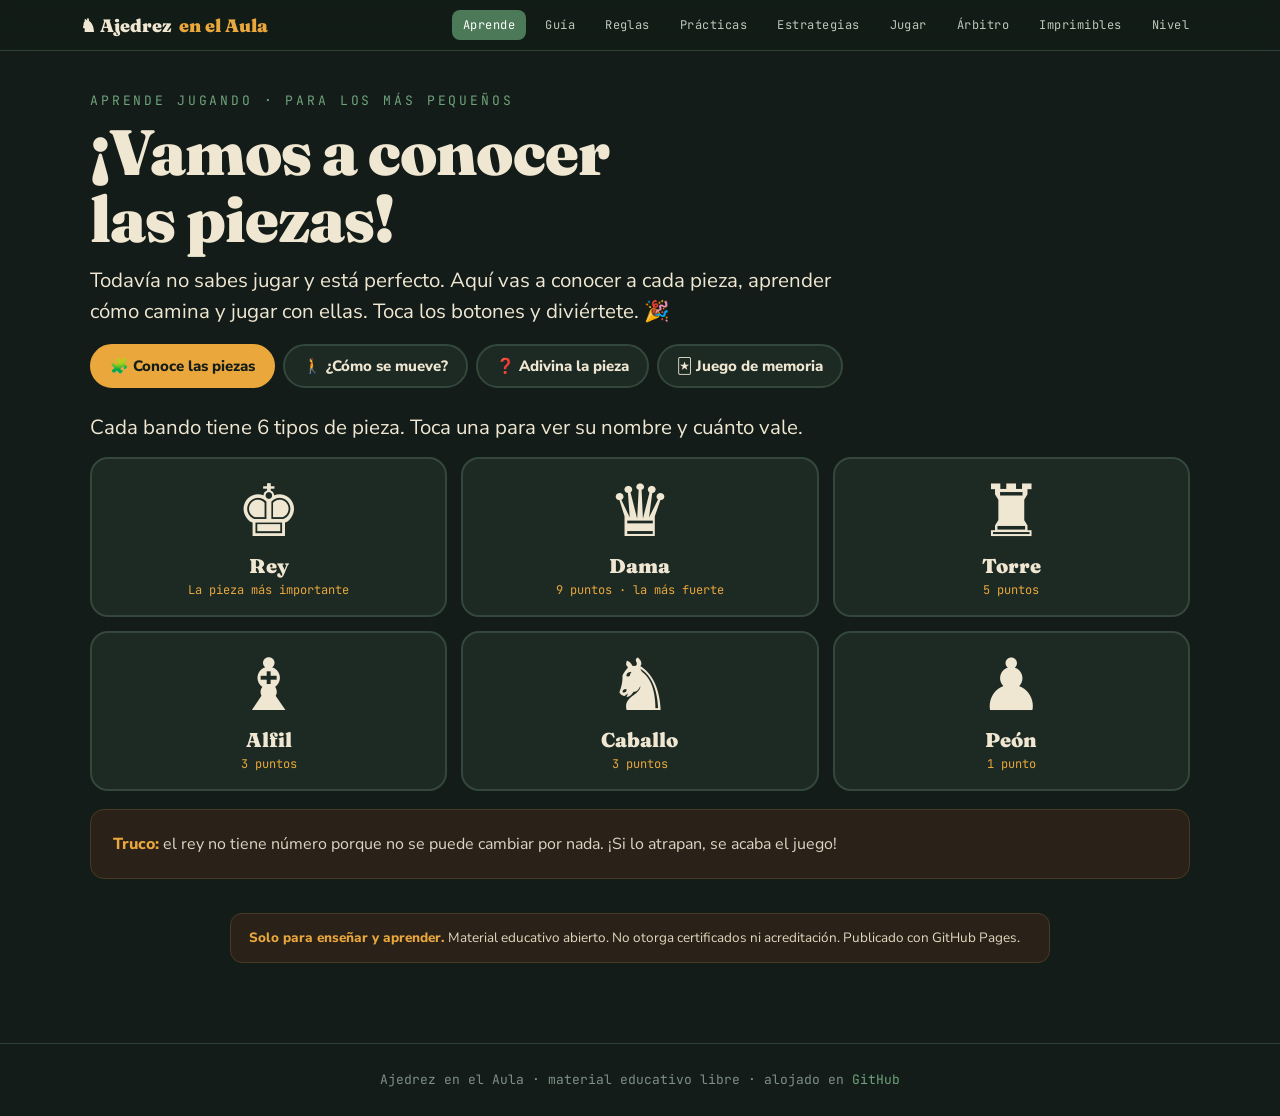
==== aprende.html @ 6002156b "Agregar aprende, reglas, árbitro, imprimibles, notación, reloj y animaciones Amplía la plataforma pa" ====
<!DOCTYPE html>
<html lang="es">
<head>
<meta charset="utf-8">
<meta name="viewport" content="width=device-width, initial-scale=1">
<title>Aprende jugando · Ajedrez en el Aula</title>
<meta name="description" content="Para niñas y niños que aún no saben jugar: conoce las piezas, aprende cómo se mueven y juega a la memoria y a adivinar las fichas. Colorido y divertido.">
<link rel="preconnect" href="https://fonts.googleapis.com">
<link rel="preconnect" href="https://fonts.gstatic.com" crossorigin>
<link href="https://fonts.googleapis.com/css2?family=Fraunces:opsz,wght@9..144,400;9..144,600;9..144,900&family=Nunito+Sans:wght@400;600;800&family=JetBrains+Mono:wght@400;700&display=swap" rel="stylesheet">
<link rel="stylesheet" href="assets/theme.css">
<style>
.kids h1,.kids h2{color:var(--marfil)}
.tabs2{display:flex;gap:8px;flex-wrap:wrap;margin:18px 0 24px}
.tabs2 button{font-family:var(--body);font-weight:800;font-size:15px;padding:10px 18px;border-radius:999px;
  border:2px solid #33473C;background:var(--tinta2);color:var(--marfil);cursor:pointer;transition:.15s}
.tabs2 button.on{background:var(--ambar);color:var(--tinta);border-color:var(--ambar)}
.panel{display:none} .panel.on{display:block}
/* Conoce las piezas */
.pieces-grid{display:grid;grid-template-columns:repeat(3,1fr);gap:14px}
@media(max-width:640px){.pieces-grid{grid-template-columns:repeat(2,1fr)}}
.piece-card{background:var(--tinta2);border:2px solid #33473C;border-radius:18px;padding:16px;text-align:center;cursor:pointer;transition:.15s}
.piece-card:hover{transform:translateY(-4px);border-color:var(--ambar)}
.piece-card.sel{border-color:var(--ambar);background:#2A2119}
.glyph{font-size:clamp(46px,12vw,72px);line-height:1;font-family:'DejaVu Sans','Segoe UI Symbol',sans-serif}
.piece-card .nm{font-family:var(--disp);font-weight:900;font-size:20px;margin-top:4px}
.piece-card .val{font-family:var(--mono);font-size:12px;color:var(--ambar)}
.demo{display:grid;grid-template-columns:300px 1fr;gap:24px;align-items:center;margin-top:22px}
@media(max-width:640px){.demo{grid-template-columns:1fr}}
.demo .cb{max-width:300px}
/* Quiz reconocer */
.quiz-piece{font-size:clamp(70px,20vw,130px);text-align:center;line-height:1;margin:8px 0 16px;
  font-family:'DejaVu Sans','Segoe UI Symbol',sans-serif}
.answers{display:grid;grid-template-columns:repeat(2,1fr);gap:12px;max-width:520px;margin:0 auto}
.answers button{font-family:var(--body);font-weight:800;font-size:18px;padding:16px;border-radius:14px;
  border:2px solid #33473C;background:var(--tinta2);color:var(--marfil);cursor:pointer;transition:.15s}
.answers button:hover{background:var(--tinta3)}
.answers button.ok{background:#26402C;border-color:var(--selva-cl)}
.answers button.no{background:#3A211C;border-color:var(--fuego)}
.stars{font-size:26px;letter-spacing:3px;text-align:center;min-height:34px}
.big-fb{text-align:center;font-family:var(--disp);font-weight:900;font-size:clamp(22px,4vw,34px);min-height:1.3em}
/* Memoria */
.mem{display:grid;grid-template-columns:repeat(4,1fr);gap:10px;max-width:520px;margin:16px auto 0}
@media(max-width:520px){.mem{grid-template-columns:repeat(3,1fr)}}
.mcard{aspect-ratio:3/4;border-radius:14px;border:2px solid #33473C;background:var(--tinta3);cursor:pointer;
  display:grid;place-items:center;font-size:clamp(28px,9vw,44px);font-family:'DejaVu Sans','Segoe UI Symbol',sans-serif;
  color:transparent;transition:.2s;user-select:none}
.mcard.up{background:var(--marfil2);color:var(--tinta)}
.mcard.done{background:#26402C;color:var(--selva-cl);border-color:var(--selva-cl);cursor:default}
.mcard .lbl{font-family:var(--body);font-weight:800;font-size:clamp(13px,3.4vw,17px);color:var(--tinta)}
.mcard.done .lbl{color:var(--marfil2)}
</style>
</head>
<body class="kids">
<nav class="nav"><div class="nav-in">
  <a class="brand" href="index.html">♞ Ajedrez <span>en el Aula</span></a>
  <a class="lnk on" href="aprende.html">Aprende</a>
  <a class="lnk" href="guia.html">Guía</a>
  <a class="lnk" href="reglas.html">Reglas</a>
  <a class="lnk" href="practicas.html">Prácticas</a>
  <a class="lnk" href="estrategias.html">Estrategias</a>
  <a class="lnk" href="jugar.html">Jugar</a>
  <a class="lnk" href="arbitraje.html">Árbitro</a>
  <a class="lnk" href="imprimibles.html">Imprimibles</a>
  <a class="lnk" href="nivel.html">Nivel</a>
</div></nav>

<div class="wrap">
  <div class="eyebrow">Aprende jugando · para los más pequeños</div>
  <h1>¡Vamos a conocer<br>las piezas!</h1>
  <p class="lead" style="margin:.6em 0 0">Todavía no sabes jugar y está perfecto. Aquí vas a conocer a cada pieza, aprender cómo camina y jugar con ellas. Toca los botones y diviértete. 🎉</p>

  <div class="tabs2" id="tabs">
    <button data-p="conoce" class="on">🧩 Conoce las piezas</button>
    <button data-p="mueve">🚶 ¿Cómo se mueve?</button>
    <button data-p="adivina">❓ Adivina la pieza</button>
    <button data-p="memoria">🃏 Juego de memoria</button>
  </div>

  <!-- PANEL 1: CONOCE -->
  <div class="panel on" id="p-conoce">
    <p class="lead" style="margin-bottom:14px">Cada bando tiene 6 tipos de pieza. Toca una para ver su nombre y cuánto vale.</p>
    <div class="pieces-grid" id="pieceGrid"></div>
    <div class="card warm" style="margin-top:18px"><p><em class="k" style="font-style:normal;color:var(--ambar);font-weight:800">Truco:</em> el rey no tiene número porque no se puede cambiar por nada. ¡Si lo atrapan, se acaba el juego!</p></div>
  </div>

  <!-- PANEL 2: MUEVE -->
  <div class="panel" id="p-mueve">
    <p class="lead">Toca una pieza y mira los puntos: ahí es donde puede ir. Cada pieza camina diferente.</p>
    <div class="pieces-grid" id="moveGrid" style="grid-template-columns:repeat(6,1fr)"></div>
    <div class="demo">
      <div class="cb" id="demoBoard"></div>
      <div>
        <h2 id="mvName" style="font-size:clamp(24px,4vw,36px)">El caballo</h2>
        <p id="mvText" class="lead"></p>
        <div class="say" id="mvSay" style="margin-top:.6em"></div>
      </div>
    </div>
  </div>

  <!-- PANEL 3: ADIVINA -->
  <div class="panel" id="p-adivina">
    <div class="card" style="text-align:center;padding:clamp(20px,4vw,34px);max-width:640px;margin:0 auto">
      <div class="stars" id="qStars"></div>
      <p class="note mono">¿Qué pieza es esta?</p>
      <div class="quiz-piece" id="qGlyph">♞</div>
      <div class="answers" id="qAnswers"></div>
      <div class="big-fb" id="qFb" style="margin-top:14px">&nbsp;</div>
      <p class="mono" style="color:var(--selva-cl)">Aciertos seguidos: <span id="qStreak">0</span></p>
    </div>
  </div>

  <!-- PANEL 4: MEMORIA -->
  <div class="panel" id="p-memoria">
    <p class="lead">Encuentra las parejas: cada pieza tiene su nombre escondido. Toca dos cartas para voltearlas.</p>
    <div style="text-align:center;margin:10px 0"><button class="btn" id="memReset">↻ Barajar de nuevo</button>
      <span class="mono" style="margin-left:14px;color:var(--ambar)">Parejas: <span id="memPairs">0</span> / 6</span></div>
    <div class="mem" id="memGrid"></div>
    <div class="big-fb" id="memFb" style="margin-top:12px">&nbsp;</div>
  </div>

  <div class="disclaimer" style="margin-top:34px">
    <strong>Solo para enseñar y aprender.</strong> Material educativo abierto. No otorga certificados ni acreditación. Publicado con GitHub Pages.
  </div>
</div>

<div class="foot">Ajedrez en el Aula · material educativo libre · alojado en <a href="https://github.com/elmerantonio/ajedrez-aula">GitHub</a></div>

<script src="assets/chess.js"></script>
<script src="assets/board.js"></script>
<script>
(function(){
'use strict';
var C=window.Chess;
var PIECES=[
  {k:'k', wg:'♔', bg:'♚', nm:'Rey', val:'La pieza más importante', fen:'d4', text:'El rey camina un pasito en cualquier dirección: adelante, atrás, a los lados o en diagonal. Es lento, pero hay que cuidarlo mucho.', say:'«El rey es el abuelito: da un pasito nada más.»'},
  {k:'q', wg:'♕', bg:'♛', nm:'Dama', val:'9 puntos · la más fuerte', fen:'d4', text:'La dama va para donde quiera y todo lo lejos que quiera: en línea recta y en diagonal. Es la más poderosa del ejército.', say:'«La dama es torre y alfil juntos.»'},
  {k:'r', wg:'♖', bg:'♜', nm:'Torre', val:'5 puntos', fen:'d4', text:'La torre camina en línea recta: para arriba, para abajo y a los lados. Nunca cruza en diagonal.', say:'«La torre es el carro: va derechito por la calle.»'},
  {k:'b', wg:'♗', bg:'♝', nm:'Alfil', val:'3 puntos', fen:'d4', text:'El alfil camina solo en diagonal, de esquinita en esquinita. Siempre se queda en su mismo color de casilla.', say:'«El alfil camina en punta de pie por la sombra.»'},
  {k:'n', wg:'♘', bg:'♞', nm:'Caballo', val:'3 puntos', fen:'d4', text:'El caballo salta en forma de L: dos pasitos y dobla. ¡Y salta por encima de las demás piezas!', say:'«Dos pasos y dobla la esquina, montado y saltando.»'},
  {k:'p', wg:'♙', bg:'♟', nm:'Peón', val:'1 punto', fen:'d2', text:'El peón camina derechito hacia adelante y come de ladito, en diagonal. Nunca da marcha atrás. Si llega al final… ¡se vuelve dama!', say:'«Camina derechito, pero come de ladito.»'}
];

/* ---- PANEL 1: CONOCE ---- */
var grid=document.getElementById('pieceGrid');
PIECES.forEach(function(p){
  var d=document.createElement('div'); d.className='piece-card';
  d.innerHTML='<div class="glyph">'+p.bg+'</div><div class="nm">'+p.nm+'</div><div class="val">'+p.val+'</div>';
  d.addEventListener('click',function(){
    Array.prototype.slice.call(grid.children).forEach(function(x){x.classList.remove('sel');});
    d.classList.add('sel');
  });
  grid.appendChild(d);
});

/* ---- PANEL 2: MUEVE ---- */
var moveGrid=document.getElementById('moveGrid');
var demo=new ChessBoard(document.getElementById('demoBoard'),{interactive:false});
function showMove(p){
  var sq=p.fen; var upper=p.k.toUpperCase();
  var rc=C.sqToRC(sq);
  // arma un FEN con solo esta pieza
  var board=[];for(var r=0;r<8;r++)board.push('8');
  var rows=Array(8).fill(null).map(function(){return Array(8).fill(null);});
  rows[rc[0]][rc[1]]=upper;
  var fen=rows.map(function(row){var e=0,s='';row.forEach(function(c){if(!c){e++;}else{if(e){s+=e;e=0;}s+=c;}});if(e)s+=e;return s;}).join('/');
  demo.setState(fen+' w - - 0 1');
  // marca destinos
  var st=C.parseFEN(fen+' w - - 0 1');
  var moves=C.legalMoves(st).filter(function(m){return m.from[0]===rc[0]&&m.from[1]===rc[1];});
  moves.forEach(function(m){
    var cell=demo.cells[m.to[0]+'-'+m.to[1]];
    if(cell){var dot=document.createElement('div');dot.className='hint';cell.classList.add('hint');}
  });
  // resalta selección
  var scell=demo.cells[rc[0]+'-'+rc[1]]; if(scell) scell.classList.add('sel');
  document.getElementById('mvName').textContent='El '+p.nm.toLowerCase()==='el peón'?'El peón':'El '+p.nm.toLowerCase();
  document.getElementById('mvName').textContent=(p.k==='q'||p.k==='r')?('La '+p.nm.toLowerCase()):('El '+p.nm.toLowerCase());
  document.getElementById('mvText').textContent=p.text;
  document.getElementById('mvSay').textContent=p.say;
  Array.prototype.slice.call(moveGrid.children).forEach(function(x){x.classList.remove('sel');});
}
PIECES.forEach(function(p,i){
  var d=document.createElement('div'); d.className='piece-card'; d.style.padding='10px';
  d.innerHTML='<div class="glyph" style="font-size:clamp(30px,7vw,44px)">'+p.bg+'</div><div class="nm" style="font-size:14px">'+p.nm+'</div>';
  d.addEventListener('click',function(){
    Array.prototype.slice.call(moveGrid.children).forEach(function(x){x.classList.remove('sel');});
    d.classList.add('sel'); showMove(p);
  });
  moveGrid.appendChild(d);
});

/* ---- PANEL 3: ADIVINA ---- */
var qStreak=0, qCur;
var qGlyph=document.getElementById('qGlyph'), qAnswers=document.getElementById('qAnswers'),
    qFb=document.getElementById('qFb'), qStreakEl=document.getElementById('qStreak'), qStars=document.getElementById('qStars');
function newQuiz(){
  qFb.innerHTML='&nbsp;';
  qCur=PIECES[Math.floor(Math.random()*PIECES.length)];
  qGlyph.textContent=Math.random()<0.5?qCur.bg:qCur.wg;
  var opts=[qCur]; while(opts.length<4){var r=PIECES[Math.floor(Math.random()*PIECES.length)];if(opts.indexOf(r)<0)opts.push(r);}
  opts.sort(function(){return Math.random()-0.5;});
  qAnswers.innerHTML='';
  opts.forEach(function(o){
    var b=document.createElement('button');b.textContent=o.nm;
    b.addEventListener('click',function(){answerQuiz(o,b);});
    qAnswers.appendChild(b);
  });
}
function answerQuiz(o,btn){
  var buttons=qAnswers.querySelectorAll('button'); buttons.forEach(function(b){b.disabled=true;});
  if(o===qCur){ btn.classList.add('ok'); qStreak++; qFb.textContent='¡Muy bien! 🎉'; qFb.style.color='var(--selva-cl)';
    if(window.celebrate) celebrate(btn); }
  else{ btn.classList.add('no'); qStreak=0; qFb.textContent='Es el '+qCur.nm.toLowerCase(); qFb.style.color='var(--fuego)';
    buttons.forEach(function(b){if(b.textContent===qCur.nm)b.classList.add('ok');});}
  qStreakEl.textContent=qStreak;
  qStars.textContent='⭐'.repeat(Math.min(qStreak,10));
  setTimeout(newQuiz,1200);
}

/* ---- PANEL 4: MEMORIA ---- */
var memGrid=document.getElementById('memGrid'), memPairs=document.getElementById('memPairs'), memFb=document.getElementById('memFb');
var flipped=[], lock=false, pairs=0;
function buildMem(){
  pairs=0; memPairs.textContent='0'; memFb.innerHTML='&nbsp;'; flipped=[]; lock=false;
  var cards=[];
  PIECES.forEach(function(p){
    cards.push({id:p.k,type:'glyph',content:p.bg});
    cards.push({id:p.k,type:'name',content:p.nm});
  });
  cards.sort(function(){return Math.random()-0.5;});
  memGrid.innerHTML='';
  cards.forEach(function(c){
    var d=document.createElement('div'); d.className='mcard'; d.dataset.id=c.id;
    if(c.type==='name'){d.innerHTML='<span class="lbl">'+c.content+'</span>';}
    else{d.textContent=c.content;}
    d.addEventListener('click',function(){flip(d);});
    memGrid.appendChild(d);
  });
}
function flip(d){
  if(lock||d.classList.contains('up')||d.classList.contains('done'))return;
  d.classList.add('up'); flipped.push(d);
  if(flipped.length===2){
    lock=true;
    if(flipped[0].dataset.id===flipped[1].dataset.id){
      flipped.forEach(function(x){x.classList.add('done');x.classList.remove('up');});
      pairs++; memPairs.textContent=pairs; flipped=[]; lock=false;
      if(pairs===6){memFb.textContent='¡Ganaste! 🏆'; memFb.style.color='var(--ambar)';
        if(window.celebrate) celebrate(document.getElementById('memGrid'));}
    } else {
      setTimeout(function(){flipped.forEach(function(x){x.classList.remove('up');});flipped=[];lock=false;},800);
    }
  }
}
document.getElementById('memReset').addEventListener('click',buildMem);

/* ---- TABS ---- */
document.getElementById('tabs').addEventListener('click',function(e){
  var b=e.target.closest('button'); if(!b)return;
  Array.prototype.slice.call(this.children).forEach(function(x){x.classList.remove('on');});
  b.classList.add('on');
  Array.prototype.slice.call(document.querySelectorAll('.panel')).forEach(function(p){p.classList.remove('on');});
  document.getElementById('p-'+b.dataset.p).classList.add('on');
});

// init
showMove(PIECES[4]); document.querySelectorAll('#moveGrid .piece-card')[4].classList.add('sel');
newQuiz(); buildMem();
})();
</script>
</body>
</html>
---- assets/theme.css ----
/* ============================================================
   Ajedrez en el Aula · Tema visual compartido
   Extraído de la guía docente para mantener coherencia.
   ============================================================ */
:root{
  --tinta:#131C18; --tinta2:#1D2A24; --tinta3:#27362E;
  --marfil:#F0E7D2; --marfil2:#FAF5E9;
  --selva:#4C7A58; --selva-cl:#6FA37C;
  --ambar:#E9A73C; --fuego:#C8503C; --cielo:#6FA8C7; --uva:#8B6FA8;
  --disp:'Fraunces',Georgia,serif;
  --body:'Nunito Sans',system-ui,-apple-system,sans-serif;
  --mono:'JetBrains Mono',ui-monospace,monospace;
}
*{box-sizing:border-box;margin:0;padding:0}
html{scroll-behavior:smooth}
body{background:var(--tinta);color:var(--marfil);font-family:var(--body);
  -webkit-font-smoothing:antialiased;line-height:1.5;min-height:100vh}

h1,h2,h3{font-family:var(--disp);line-height:1.05;letter-spacing:-.015em}
h1{font-weight:900;font-size:clamp(30px,5.2vw,64px)}
h2{font-weight:900;font-size:clamp(24px,3.4vw,44px);margin-bottom:.35em}
h3{font-weight:600;font-size:clamp(17px,1.7vw,24px);margin-bottom:.3em}
p,li{font-size:clamp(14px,1.25vw,18px);color:#DDD5C2}
a{color:var(--ambar);text-decoration:none}
a:hover{text-decoration:underline}
strong{color:var(--marfil);font-weight:800}
.mono{font-family:var(--mono)}
.wrap{max-width:1180px;margin:0 auto;padding:clamp(18px,4vw,40px)}
.eyebrow{font-family:var(--mono);font-size:clamp(10px,1.15vw,13px);letter-spacing:.22em;
  text-transform:uppercase;color:var(--selva-cl);margin-bottom:.6em}
.lead{font-size:clamp(15px,1.6vw,22px);color:var(--marfil);max-width:62ch}
.note{font-size:clamp(11px,1.05vw,14px);color:#9DAFA2}

/* ---------- BARRA DE NAVEGACIÓN ---------- */
.nav{position:sticky;top:0;z-index:50;background:rgba(19,28,24,.86);
  backdrop-filter:blur(10px);border-bottom:1px solid #2E3F36}
.nav-in{max-width:1180px;margin:0 auto;display:flex;align-items:center;gap:8px;
  padding:10px clamp(14px,3vw,30px);flex-wrap:wrap}
.brand{font-family:var(--disp);font-weight:900;font-size:18px;color:var(--marfil);
  margin-right:auto;display:flex;align-items:center;gap:8px}
.brand span{color:var(--ambar)}
.nav a.lnk{font-family:var(--mono);font-size:12px;letter-spacing:.04em;color:#BFC7BD;
  padding:6px 11px;border-radius:8px;text-decoration:none;transition:background .15s,color .15s}
.nav a.lnk:hover{background:var(--tinta3);color:var(--marfil)}
.nav a.lnk.on{background:var(--selva);color:#fff}
@media(max-width:640px){.brand{width:100%;margin-bottom:4px}}

/* ---------- TARJETAS ---------- */
.card{background:var(--tinta2);border-radius:14px;padding:clamp(14px,1.8vw,22px);
  border:1px solid #2E3F36}
.card.warm{background:#2A2119;border-color:#4A3A24}
.card.hot{background:#2E1E1A;border-color:#5A3229}
.card.cool{background:#1A2730;border-color:#2E4553}
.grid{display:grid;gap:clamp(12px,1.6vw,20px)}
.g2{grid-template-columns:repeat(2,1fr)}
.g3{grid-template-columns:repeat(3,1fr)}
.g4{grid-template-columns:repeat(4,1fr)}
@media(max-width:820px){.g3,.g4{grid-template-columns:repeat(2,1fr)}}
@media(max-width:520px){.g2,.g3,.g4{grid-template-columns:1fr}}

.tag{display:inline-block;font-family:var(--mono);font-size:.72em;letter-spacing:.1em;
  text-transform:uppercase;color:var(--tinta);background:var(--ambar);
  padding:2px 8px;border-radius:4px;font-weight:700}
.tag.g{background:var(--selva-cl)} .tag.r{background:var(--fuego);color:#fff}
.tag.b{background:var(--cielo)} .tag.u{background:var(--uva);color:#fff}
.chip{display:inline-block;font-family:var(--mono);font-size:11px;padding:3px 10px;
  border-radius:999px;letter-spacing:.06em;background:var(--tinta3);color:var(--marfil)}
.chip.a{background:#3B5C46;color:#CFEBD8} .chip.b{background:#5B4A22;color:#F5DCA8}
.chip.c{background:#4A3630;color:#F2C4B6} .chip.d{background:#33475A;color:#C7E2F2}
.say{border-left:3px solid var(--ambar);padding:.15em 0 .15em .8em;
  font-family:var(--disp);font-style:italic;font-size:clamp(14px,1.3vw,18px);color:var(--marfil2)}

/* ---------- BOTONES ---------- */
.btn{display:inline-flex;align-items:center;gap:8px;background:var(--ambar);color:var(--tinta);
  border:0;border-radius:999px;padding:9px 20px;font-family:var(--body);font-weight:800;
  font-size:clamp(13px,1.1vw,15px);cursor:pointer;transition:transform .15s,filter .15s;text-decoration:none}
.btn:hover{transform:translateY(-2px);filter:brightness(1.08);text-decoration:none}
.btn:focus-visible{outline:3px solid var(--cielo);outline-offset:3px}
.btn.ghost{background:var(--tinta2);color:var(--marfil);border:1px solid #33473C}
.btn.ghost:hover{background:var(--selva);color:#fff}
.btn.sm{padding:6px 14px;font-size:13px}
.btn:disabled{opacity:.5;cursor:not-allowed;transform:none}

/* ---------- PIE DE PÁGINA ---------- */
.foot{border-top:1px solid #2E3F36;margin-top:40px;padding:26px clamp(14px,3vw,30px);
  text-align:center;color:#7E9086;font-size:13px;font-family:var(--mono)}
.foot a{color:var(--selva-cl)}
.disclaimer{background:#2A2119;border:1px solid #4A3A24;border-radius:12px;
  padding:14px 18px;font-size:13.5px;color:#E4D8BE;max-width:820px;margin:0 auto}
.disclaimer strong{color:var(--ambar)}

/* ---------- TABLERO INTERACTIVO ---------- */
.board-wrap{display:flex;flex-direction:column;align-items:center;gap:10px;width:100%}
.cb{position:relative;width:100%;max-width:min(72vh,560px);aspect-ratio:1;
  background:var(--tinta2);border-radius:12px;padding:4.4%;margin:0 auto;
  touch-action:manipulation;user-select:none;-webkit-user-select:none}
.cb .grid8{position:relative;width:100%;height:100%;display:grid;
  grid-template-columns:repeat(8,1fr);grid-template-rows:repeat(8,1fr);
  border-radius:4px;overflow:hidden}
.cb .sq{position:relative;cursor:pointer}
.cb .sq.lt{background:var(--marfil)} .cb .sq.dk{background:var(--selva)}
.cb .sq::after{content:'';position:absolute;inset:0;opacity:0;transition:opacity .18s;pointer-events:none}
.cb .sq.sel::after{background:var(--ambar);opacity:.55}
.cb .sq.last::after{background:var(--ambar);opacity:.28}
.cb .sq.chk::after{background:var(--fuego);opacity:.55}
.cb .sq.hint::before{content:'';position:absolute;left:50%;top:50%;width:30%;height:30%;
  transform:translate(-50%,-50%);background:rgba(60,44,14,.5);border-radius:50%;pointer-events:none;z-index:2}
.cb .sq.hint.cap::before{width:82%;height:82%;background:transparent;
  border:5px solid rgba(200,80,60,.6);border-radius:50%}
.cb .pc{position:absolute;width:12.5%;height:12.5%;display:grid;place-items:center;
  z-index:4;transition:left .19s cubic-bezier(.4,0,.2,1),top .19s cubic-bezier(.4,0,.2,1),opacity .18s;
  pointer-events:none}
.cb .pc.capd{opacity:0}
.cb .pc.pop{animation:pcpop .28s cubic-bezier(.34,1.56,.64,1)}
@keyframes pcpop{from{transform:scale(.5)}to{transform:scale(1)}}
.cb .pc span{position:absolute;font-size:min(9vh,7vw);line-height:1;
  font-family:'DejaVu Sans','Segoe UI Symbol','Noto Sans Symbols 2',sans-serif}
.cb .pc .f{color:#fff} .cb .pc .o{color:#111C17}
.cb .pc.blk .f{color:#16211B} .cb .pc.blk .o{color:var(--marfil)}
.cb .coord{position:absolute;font-family:var(--mono);font-size:min(1.7vh,2.2vw);
  color:var(--marfil);opacity:.7;pointer-events:none;z-index:3}
.cb.flip .grid8{transform:rotate(180deg)}
.cb.flip .pc{transform:rotate(180deg)}

.status{font-family:var(--mono);font-size:14px;color:#BFC7BD;text-align:center;min-height:1.4em}
.status.win{color:var(--selva-cl)} .status.lose{color:var(--fuego)} .status.check{color:var(--ambar)}

/* ---------- PANEL LATERAL DE JUEGO ---------- */
.game{display:grid;grid-template-columns:minmax(0,1.3fr) minmax(220px,.7fr);
  gap:clamp(14px,2vw,26px);align-items:start}
@media(max-width:820px){.game{grid-template-columns:1fr}}
.moves{font-family:var(--mono);font-size:13px;background:var(--tinta);border:1px solid #2E3F36;
  border-radius:10px;padding:10px;max-height:230px;overflow-y:auto;line-height:1.9;color:#BFC7BD}
.moves b{color:#7B8E82;font-weight:400}
.controls{display:flex;flex-wrap:wrap;gap:8px}
.field{display:flex;flex-direction:column;gap:5px;margin-bottom:12px}
.field label{font-family:var(--mono);font-size:11px;letter-spacing:.1em;text-transform:uppercase;color:#9DAFA2}
select,.seg{font-family:var(--body);font-size:14px}
select{background:var(--tinta);color:var(--marfil);border:1px solid #33473C;border-radius:8px;padding:8px 10px}
.seg{display:flex;gap:6px;flex-wrap:wrap}
.seg button{background:var(--tinta);border:1px solid #33473C;border-radius:8px;
  padding:7px 13px;cursor:pointer;color:#BFCFC7;font-weight:700;transition:background .15s}
.seg button.on{background:var(--ambar);color:var(--tinta);border-color:var(--ambar)}
.captured{font-size:min(3.4vh,5vw);line-height:1;min-height:1.2em;letter-spacing:1px;color:#9DAFA2}

/* ---------- PROMOCIÓN ---------- */
.promo{position:absolute;inset:0;background:rgba(19,28,24,.88);display:none;
  place-items:center;z-index:20;border-radius:12px}
.promo.on{display:grid}
.promo .opts{display:flex;gap:8px;background:var(--tinta2);padding:12px;border-radius:12px;
  border:1px solid #33473C}
.promo .opts button{width:clamp(46px,9vw,62px);height:clamp(46px,9vw,62px);font-size:clamp(30px,6vw,44px);
  background:var(--tinta);border:1px solid #33473C;border-radius:10px;cursor:pointer;color:var(--marfil)}
.promo .opts button:hover{background:var(--selva)}

/* ---------- CELEBRACIÓN (confeti) ---------- */
.confetti-pc{position:fixed;width:9px;height:9px;border-radius:2px;pointer-events:none;z-index:9999;
  will-change:transform,opacity;animation:confBurst .9s ease-out forwards}
@keyframes confBurst{
  0%{transform:translate(0,0) rotate(0);opacity:1}
  100%{transform:translate(var(--dx),var(--dy)) rotate(var(--rot));opacity:0}}

/* ---------- ENTRADAS SUAVES ---------- */
@keyframes fadeUp{from{opacity:0;transform:translateY(14px)}to{opacity:1;transform:none}}
.anim-in{animation:fadeUp .5s cubic-bezier(.22,1,.36,1) both}
.anim-in.d1{animation-delay:.06s}.anim-in.d2{animation-delay:.12s}
.anim-in.d3{animation-delay:.18s}.anim-in.d4{animation-delay:.24s}
.anim-in.d5{animation-delay:.3s}.anim-in.d6{animation-delay:.36s}
.section-cards a.card,.section-cards .card{animation:fadeUp .5s cubic-bezier(.22,1,.36,1) both}
.section-cards>:nth-child(1){animation-delay:.03s}.section-cards>:nth-child(2){animation-delay:.08s}
.section-cards>:nth-child(3){animation-delay:.13s}.section-cards>:nth-child(4){animation-delay:.18s}
.section-cards>:nth-child(5){animation-delay:.23s}.section-cards>:nth-child(6){animation-delay:.28s}
.section-cards>:nth-child(7){animation-delay:.33s}.section-cards>:nth-child(8){animation-delay:.38s}

/* pulso de estado al ganar/acertar */
@keyframes statusPop{0%{transform:scale(1)}40%{transform:scale(1.06)}100%{transform:scale(1)}}
.status.win,.status.lose{animation:statusPop .45s ease}

/* Accesibilidad: reduce animaciones */
@media (prefers-reduced-motion:reduce){
  .cb .pc{transition:none}
  .anim-in,.section-cards a.card,.section-cards .card,.status.win,.status.lose{animation:none}
  .confetti-pc{display:none}
}
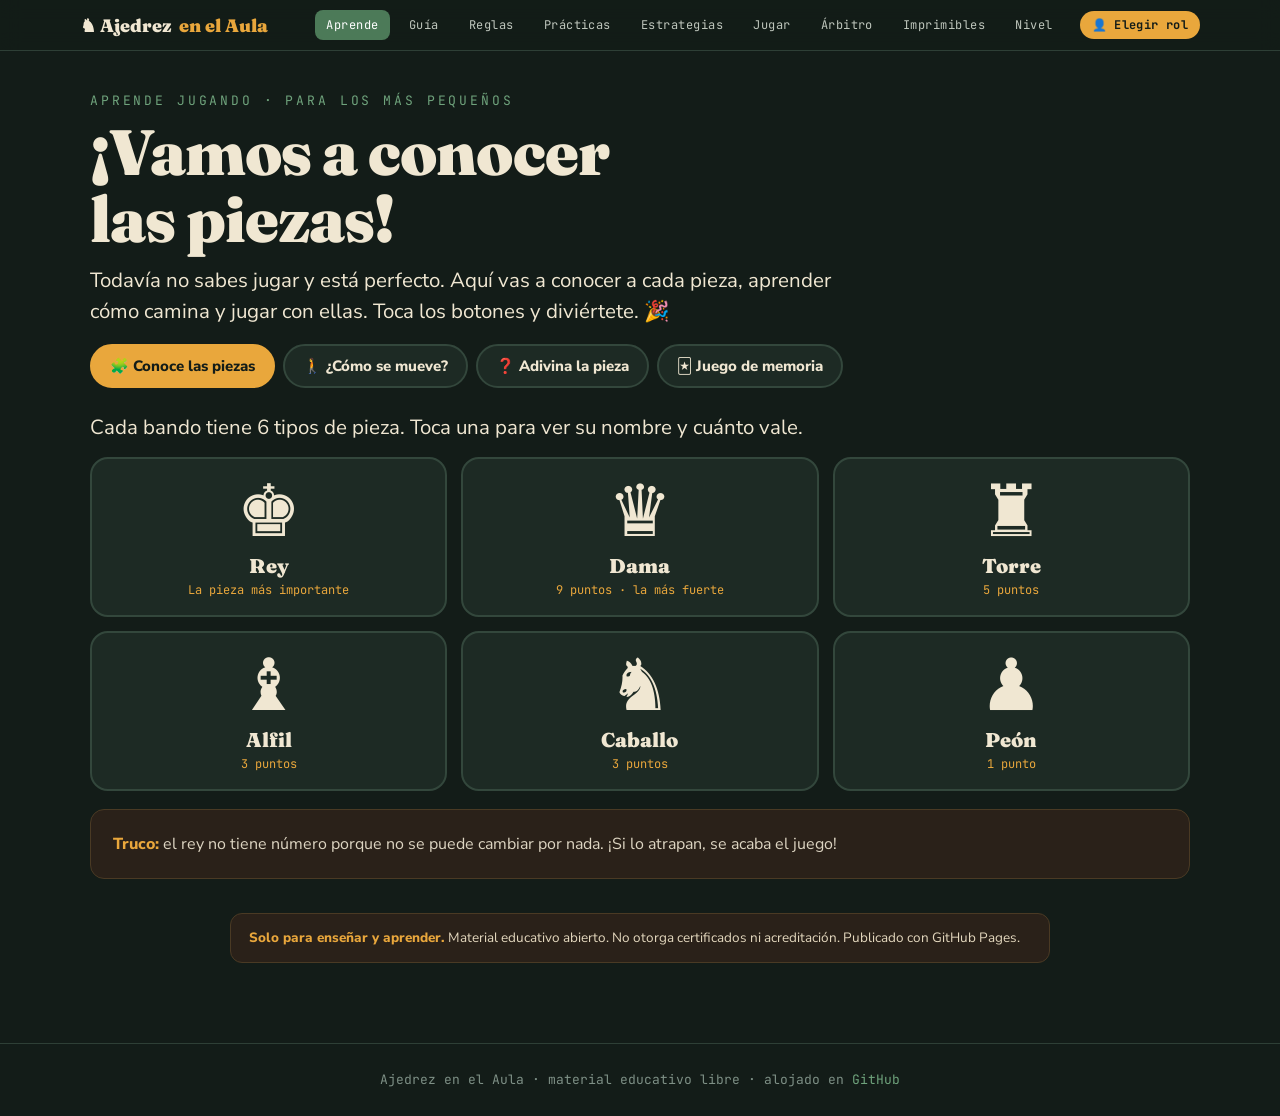
==== commit 704e7bfd: "Rol maestro/estudiante/niño, medallas, más estrategias, 2 jugadores y accesibilidad Aplica las mejor" ====
--- a/aprende.html
+++ b/aprende.html
@@ -210,7 +210,7 @@
 function answerQuiz(o,btn){
   var buttons=qAnswers.querySelectorAll('button'); buttons.forEach(function(b){b.disabled=true;});
   if(o===qCur){ btn.classList.add('ok'); qStreak++; qFb.textContent='¡Muy bien! 🎉'; qFb.style.color='var(--selva-cl)';
-    if(window.celebrate) celebrate(btn); }
+    if(window.celebrate) celebrate(btn); if(window.AA) AA.award('aprende'); }
   else{ btn.classList.add('no'); qStreak=0; qFb.textContent='Es el '+qCur.nm.toLowerCase(); qFb.style.color='var(--fuego)';
     buttons.forEach(function(b){if(b.textContent===qCur.nm)b.classList.add('ok');});}
   qStreakEl.textContent=qStreak;
@@ -247,7 +247,8 @@
       flipped.forEach(function(x){x.classList.add('done');x.classList.remove('up');});
       pairs++; memPairs.textContent=pairs; flipped=[]; lock=false;
       if(pairs===6){memFb.textContent='¡Ganaste! 🏆'; memFb.style.color='var(--ambar)';
-        if(window.celebrate) celebrate(document.getElementById('memGrid'));}
+        if(window.celebrate) celebrate(document.getElementById('memGrid'));
+        if(window.AA) AA.award('memoria');}
     } else {
       setTimeout(function(){flipped.forEach(function(x){x.classList.remove('up');});flipped=[];lock=false;},800);
     }
@@ -269,5 +270,6 @@
 newQuiz(); buildMem();
 })();
 </script>
+<script src="assets/app.js"></script>
 </body>
 </html>
--- a/assets/theme.css
+++ b/assets/theme.css
@@ -153,6 +153,50 @@
   background:var(--tinta);border:1px solid #33473C;border-radius:10px;cursor:pointer;color:var(--marfil)}
 .promo .opts button:hover{background:var(--selva)}
 
+/* ---------- CHIP DE ROL EN LA BARRA ---------- */
+.role-chip{margin-left:8px;font-family:var(--mono);font-size:12px;letter-spacing:.03em;
+  background:var(--ambar);color:var(--tinta);border:0;padding:6px 12px;border-radius:999px;
+  cursor:pointer;font-weight:700;transition:filter .15s}
+.role-chip:hover{filter:brightness(1.08)}
+.role-chip:focus-visible{outline:3px solid var(--cielo);outline-offset:2px}
+
+/* ---------- MODAL DE ROL ---------- */
+.rm-overlay{position:fixed;inset:0;background:rgba(10,15,12,.72);backdrop-filter:blur(4px);
+  display:none;place-items:center;z-index:200;padding:18px}
+.rm-overlay.on{display:grid;animation:fadeUp .25s ease}
+.rm-box{background:var(--tinta2);border:1px solid #33473C;border-radius:18px;
+  padding:clamp(20px,4vw,34px);max-width:560px;width:100%;text-align:center}
+.rm-opts{display:grid;grid-template-columns:repeat(3,1fr);gap:12px;margin-top:6px}
+@media(max-width:560px){.rm-opts{grid-template-columns:1fr}}
+.rm-opts button{display:flex;flex-direction:column;align-items:center;gap:4px;background:var(--tinta);
+  border:2px solid #33473C;border-radius:14px;padding:16px 10px;cursor:pointer;color:var(--marfil);
+  transition:.15s;font-family:var(--body)}
+.rm-opts button:hover{border-color:var(--ambar);background:var(--tinta3)}
+.rm-opts button:focus-visible{outline:3px solid var(--cielo);outline-offset:2px}
+.rm-opts .rm-ic{font-size:36px;line-height:1}
+.rm-opts b{font-size:17px}
+.rm-opts small{color:#9DAFA2;font-size:12px}
+
+/* ---------- MEDALLAS ---------- */
+.badge-wall{display:flex;flex-wrap:wrap;gap:10px;margin-top:12px}
+.badge{display:flex;flex-direction:column;align-items:center;gap:3px;width:82px;padding:10px 6px;
+  border-radius:12px;background:var(--tinta);border:1px solid #2E3F36;opacity:.45;filter:grayscale(1);transition:.2s}
+.badge.got{opacity:1;filter:none;border-color:var(--selva-cl);background:#20301F}
+.badge .b-ic{font-size:26px;line-height:1}
+.badge .b-lb{font-size:11px;font-family:var(--mono);text-align:center;color:#CFEBD8}
+.badge-toast{position:fixed;right:16px;bottom:16px;z-index:9998;background:var(--tinta2);
+  border:1px solid var(--selva-cl);border-radius:12px;padding:12px 16px;display:flex;gap:12px;align-items:center;
+  box-shadow:0 8px 30px rgba(0,0,0,.4);transform:translateY(24px);opacity:0;transition:transform .35s,opacity .35s;max-width:280px}
+.badge-toast.on{transform:none;opacity:1}
+.badge-toast .bt-ic{font-size:30px}
+.badge-toast b{color:var(--ambar)}
+
+/* ---------- FOCO ACCESIBLE EN EL TABLERO (WCAG 2.4.7) ---------- */
+.cb .sq:focus-visible{outline:3px solid var(--cielo);outline-offset:-3px;z-index:8}
+.skip-link{position:absolute;left:-9999px;top:0;background:var(--ambar);color:var(--tinta);
+  padding:8px 14px;border-radius:0 0 8px 0;font-weight:800;z-index:300}
+.skip-link:focus{left:0}
+
 /* ---------- CELEBRACIÓN (confeti) ---------- */
 .confetti-pc{position:fixed;width:9px;height:9px;border-radius:2px;pointer-events:none;z-index:9999;
   will-change:transform,opacity;animation:confBurst .9s ease-out forwards}
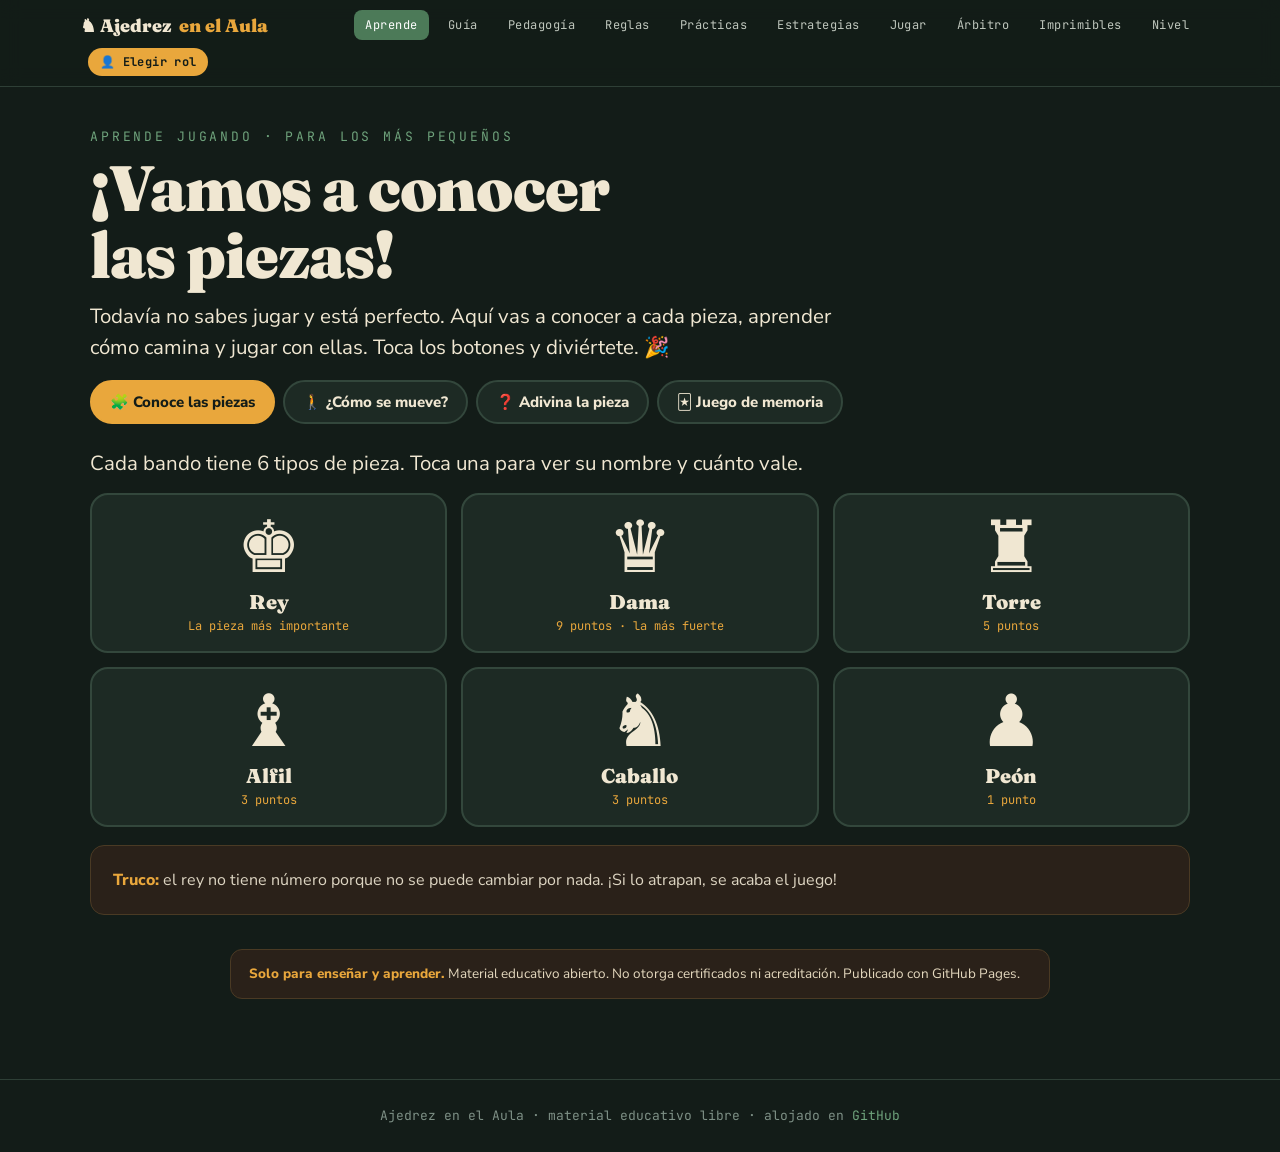
==== commit 4c30a14b: "Agregar sección de Pedagogía: métodos, estilos, contexto y planificador Diversifica la parte pedagóg" ====
--- a/aprende.html
+++ b/aprende.html
@@ -56,6 +56,7 @@
   <a class="brand" href="index.html">♞ Ajedrez <span>en el Aula</span></a>
   <a class="lnk on" href="aprende.html">Aprende</a>
   <a class="lnk" href="guia.html">Guía</a>
+  <a class="lnk" href="pedagogia.html">Pedagogía</a>
   <a class="lnk" href="reglas.html">Reglas</a>
   <a class="lnk" href="practicas.html">Prácticas</a>
   <a class="lnk" href="estrategias.html">Estrategias</a>
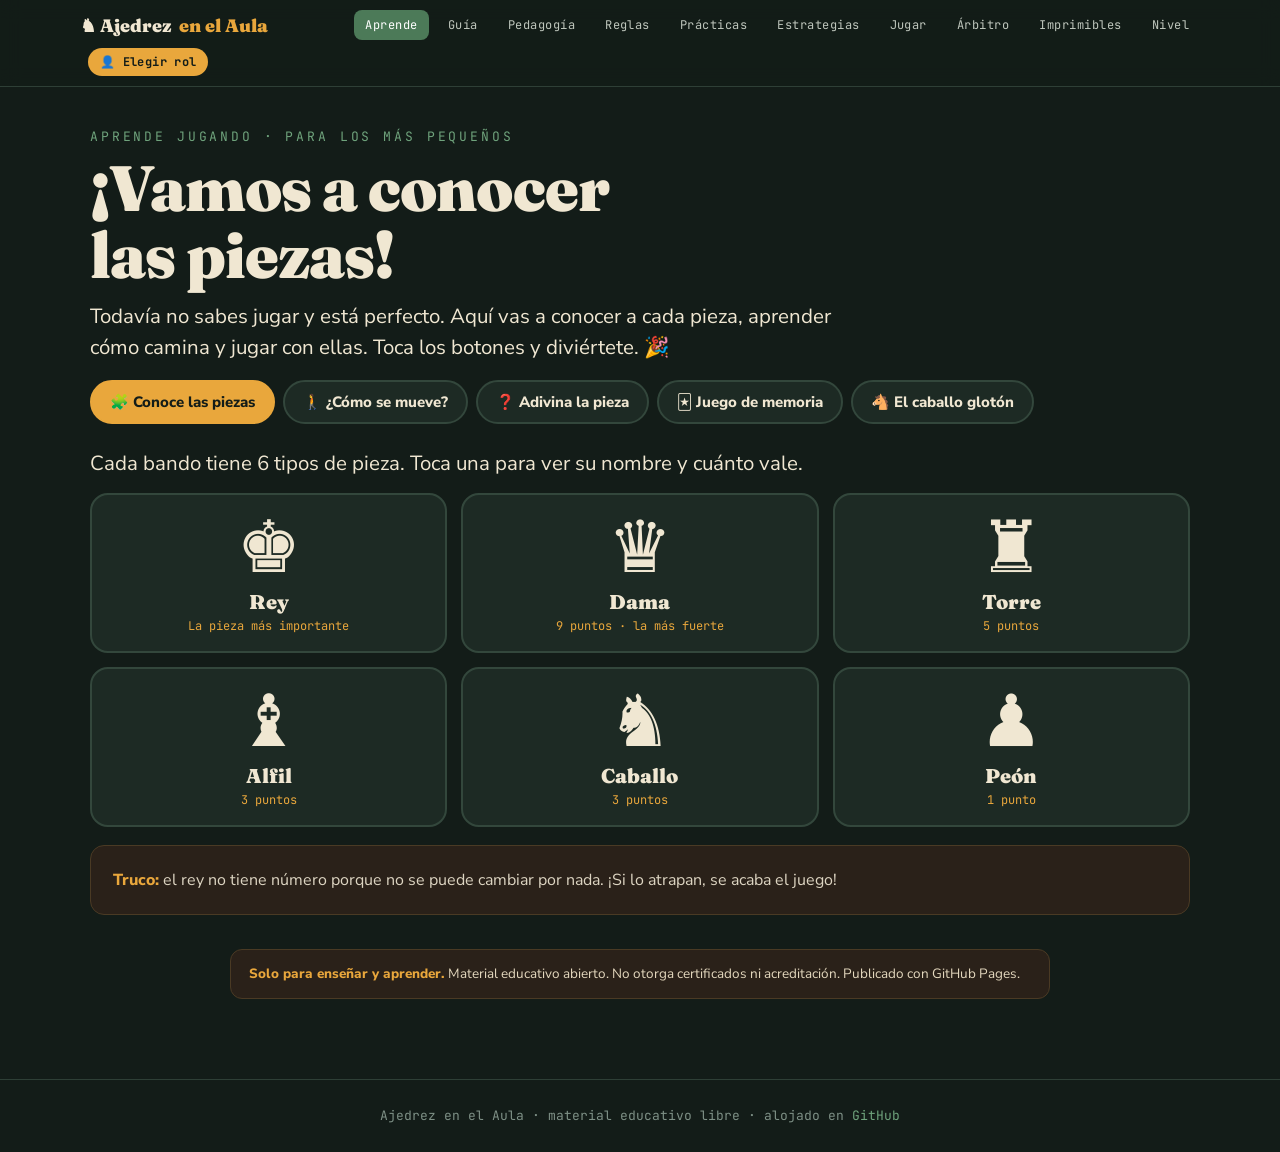
==== commit eb08517b: "IA fuerte de verdad, roles con permisos, nav responsive, más estrategias y minijuego Atiende el feed" ====
--- a/aprende.html
+++ b/aprende.html
@@ -76,6 +76,7 @@
     <button data-p="mueve">🚶 ¿Cómo se mueve?</button>
     <button data-p="adivina">❓ Adivina la pieza</button>
     <button data-p="memoria">🃏 Juego de memoria</button>
+    <button data-p="gloton">🐴 El caballo glotón</button>
   </div>
 
   <!-- PANEL 1: CONOCE -->
@@ -118,6 +119,18 @@
       <span class="mono" style="margin-left:14px;color:var(--ambar)">Parejas: <span id="memPairs">0</span> / 6</span></div>
     <div class="mem" id="memGrid"></div>
     <div class="big-fb" id="memFb" style="margin-top:12px">&nbsp;</div>
+  </div>
+
+  <!-- PANEL 5: CABALLO GLOTÓN -->
+  <div class="panel" id="p-gloton">
+    <p class="lead">El caballo tiene hambre: ¡tiene que comerse <strong>todos</strong> los peones! Recuerda que salta en forma de L. Tócalo y llévalo a un peón.</p>
+    <div class="board-wrap" style="max-width:460px;margin:0 auto">
+      <div class="big-fb" id="glotonFb" style="min-height:1.4em;font-size:clamp(18px,3.5vw,26px)">Peones por comer: <span id="glotonLeft">6</span></div>
+      <div id="glotonBoard" class="cb"></div>
+      <div style="text-align:center;margin-top:10px"><button class="btn" id="glotonReset">↻ Jugar otra vez</button>
+        <span class="mono" style="margin-left:12px;color:#9DAFA2">Saltos: <span id="glotonMoves">0</span></span></div>
+    </div>
+    <p class="note" style="text-align:center;margin-top:8px">Consejo docente: es el mini-juego clásico para dominar el salto del caballo.</p>
   </div>
 
   <div class="disclaimer" style="margin-top:34px">
@@ -257,6 +270,44 @@
 }
 document.getElementById('memReset').addEventListener('click',buildMem);
 
+/* ---- PANEL 5: EL CABALLO GLOTÓN ---- */
+var GLOTON_FEN='8/8/2p1p3/1p3p2/3N4/1p3p2/8/8 w - - 0 1';
+var glotonBoard=null, glotonMoves=0;
+var glotonLeft=document.getElementById('glotonLeft'), glotonMovesEl=document.getElementById('glotonMoves'),
+    glotonFb=document.getElementById('glotonFb');
+function countPawns(state){var n=0;for(var r=0;r<8;r++)for(var c=0;c<8;c++){var p=state.board[r][c];if(p&&p.toLowerCase()==='p')n++;}return n;}
+function glotonStart(){
+  glotonMoves=0; glotonMovesEl.textContent='0';
+  glotonFb.innerHTML='Peones por comer: <span id="glotonLeft">6</span>';
+  glotonLeft=document.getElementById('glotonLeft');
+  if(!glotonBoard){
+    glotonBoard=new ChessBoard(document.getElementById('glotonBoard'),{
+      onMove:function(mv,san,state){ glotonAfter(); }
+    });
+  }
+  glotonBoard.setState(GLOTON_FEN);
+  glotonBoard.lock(false);
+  glotonLeft.textContent=countPawns(glotonBoard.state);
+}
+function glotonAfter(){
+  // solo mueve el caballo blanco: devuelve el turno a las blancas
+  glotonBoard.state.turn='w';
+  glotonBoard.allowedSide='w';
+  glotonMoves++; glotonMovesEl.textContent=glotonMoves;
+  var left=countPawns(glotonBoard.state);
+  if(left>0){
+    glotonFb.innerHTML='Peones por comer: <span id="glotonLeft">'+left+'</span>';
+    glotonLeft=document.getElementById('glotonLeft');
+  } else {
+    glotonBoard.lock(true);
+    glotonFb.innerHTML='¡Te los comiste todos! 🏆 en '+glotonMoves+' saltos';
+    glotonFb.style.color='var(--ambar)';
+    if(window.celebrate) celebrate(document.getElementById('glotonBoard'));
+    if(window.AA) AA.award('aprende');
+  }
+}
+document.getElementById('glotonReset').addEventListener('click',function(){ glotonFb.style.color=''; glotonStart(); });
+
 /* ---- TABS ---- */
 document.getElementById('tabs').addEventListener('click',function(e){
   var b=e.target.closest('button'); if(!b)return;
@@ -268,7 +319,7 @@
 
 // init
 showMove(PIECES[4]); document.querySelectorAll('#moveGrid .piece-card')[4].classList.add('sel');
-newQuiz(); buildMem();
+newQuiz(); buildMem(); glotonStart();
 })();
 </script>
 <script src="assets/app.js"></script>
--- a/assets/theme.css
+++ b/assets/theme.css
@@ -43,7 +43,20 @@
   padding:6px 11px;border-radius:8px;text-decoration:none;transition:background .15s,color .15s}
 .nav a.lnk:hover{background:var(--tinta3);color:var(--marfil)}
 .nav a.lnk.on{background:var(--selva);color:#fff}
-@media(max-width:640px){.brand{width:100%;margin-bottom:4px}}
+.nav a.lnk.role-hidden{display:none !important}
+/* menú hamburguesa (móvil) */
+.nav-burger{display:none;background:var(--tinta3);color:var(--marfil);border:1px solid #33473C;
+  width:38px;height:36px;border-radius:9px;font-size:17px;cursor:pointer;margin-left:6px;
+  align-items:center;justify-content:center}
+.nav-burger:focus-visible{outline:3px solid var(--cielo);outline-offset:2px}
+@media(max-width:900px){
+  .nav-burger{display:inline-flex;order:3}
+  .brand{margin-right:auto}
+  #roleChip{order:2}
+  .nav-in{gap:6px}
+  .nav-in a.lnk{display:none;flex-basis:100%;text-align:left;padding:10px 12px}
+  .nav-in.open a.lnk:not(.role-hidden){display:block;order:5}
+}
 
 /* ---------- TARJETAS ---------- */
 .card{background:var(--tinta2);border-radius:14px;padding:clamp(14px,1.8vw,22px);
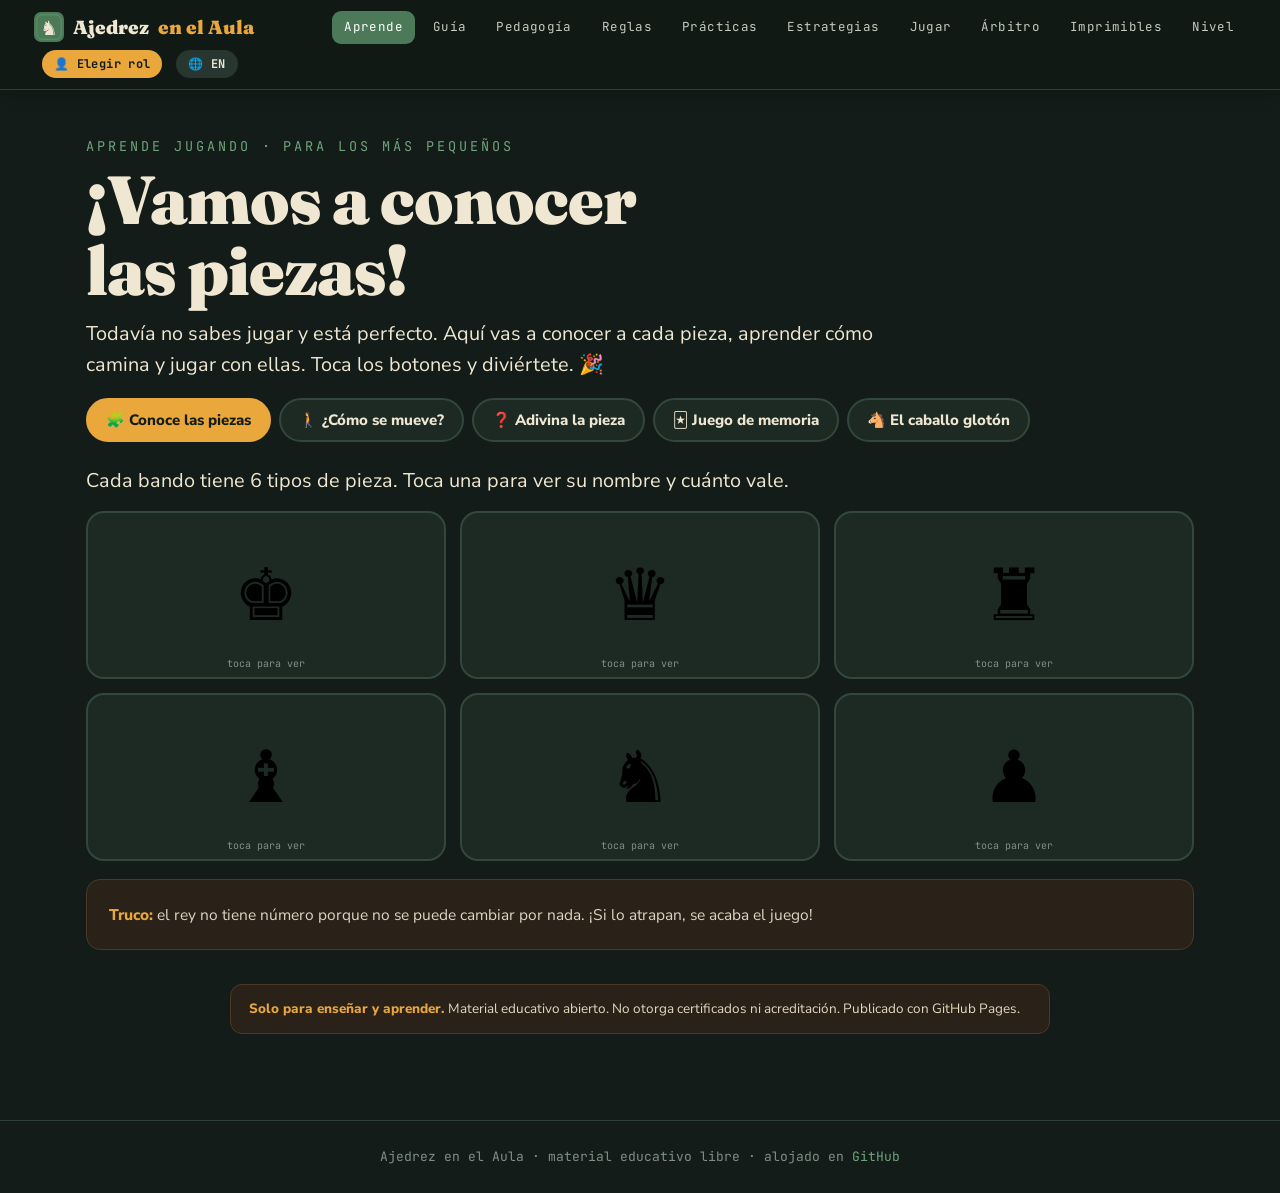
==== commit 205cc12f: "Mejoras de interfaz: tipografía, animaciones, logo, inglés, flip cards y avance automático Atiende e" ====
--- a/aprende.html
+++ b/aprende.html
@@ -23,8 +23,10 @@
 .piece-card:hover{transform:translateY(-4px);border-color:var(--ambar)}
 .piece-card.sel{border-color:var(--ambar);background:#2A2119}
 .glyph{font-size:clamp(46px,12vw,72px);line-height:1;font-family:'DejaVu Sans','Segoe UI Symbol',sans-serif}
-.piece-card .nm{font-family:var(--disp);font-weight:900;font-size:20px;margin-top:4px}
-.piece-card .val{font-family:var(--mono);font-size:12px;color:var(--ambar)}
+.piece-card .nm,.flip-face .nm{font-family:var(--disp);font-weight:900;font-size:22px;margin-top:4px}
+.piece-card .val,.flip-face .val{font-family:var(--mono);font-size:12.5px;color:var(--ambar);margin-top:2px}
+#pieceGrid.pieces-grid{grid-template-columns:repeat(3,1fr)}
+#pieceGrid .flip-card{min-height:168px}
 .demo{display:grid;grid-template-columns:300px 1fr;gap:24px;align-items:center;margin-top:22px}
 @media(max-width:640px){.demo{grid-template-columns:1fr}}
 .demo .cb{max-width:300px}
@@ -114,9 +116,17 @@
 
   <!-- PANEL 4: MEMORIA -->
   <div class="panel" id="p-memoria">
-    <p class="lead">Encuentra las parejas: cada pieza tiene su nombre escondido. Toca dos cartas para voltearlas.</p>
-    <div style="text-align:center;margin:10px 0"><button class="btn" id="memReset">↻ Barajar de nuevo</button>
-      <span class="mono" style="margin-left:14px;color:var(--ambar)">Parejas: <span id="memPairs">0</span> / 6</span></div>
+    <p class="lead">Encuentra las parejas. Toca dos cartas para voltearlas. En <strong>Difícil</strong> tienes que emparejar cada pieza con <strong>cómo se mueve</strong>: ¡hay que saber jugar!</p>
+    <div class="tabs2" id="memMode" style="margin:6px 0 12px">
+      <button data-m="nombres" class="on">🟢 Nombres</button>
+      <button data-m="mueve">🔴 Movimientos (difícil)</button>
+      <button data-m="ocho">🟣 8 parejas</button>
+    </div>
+    <div style="text-align:center;margin:10px 0">
+      <button class="btn" id="memReset">↻ Barajar de nuevo</button>
+      <span class="mono" style="margin-left:14px;color:var(--ambar)">Parejas: <span id="memPairs">0</span> / <span id="memTotal">6</span></span>
+      <span class="mono" style="margin-left:14px;color:#9DAFA2">Intentos: <span id="memTries">0</span></span>
+    </div>
     <div class="mem" id="memGrid"></div>
     <div class="big-fb" id="memFb" style="margin-top:12px">&nbsp;</div>
   </div>
@@ -155,15 +165,16 @@
   {k:'p', wg:'♙', bg:'♟', nm:'Peón', val:'1 punto', fen:'d2', text:'El peón camina derechito hacia adelante y come de ladito, en diagonal. Nunca da marcha atrás. Si llega al final… ¡se vuelve dama!', say:'«Camina derechito, pero come de ladito.»'}
 ];
 
-/* ---- PANEL 1: CONOCE ---- */
+/* ---- PANEL 1: CONOCE (tarjetas que giran) ---- */
 var grid=document.getElementById('pieceGrid');
 PIECES.forEach(function(p){
-  var d=document.createElement('div'); d.className='piece-card';
-  d.innerHTML='<div class="glyph">'+p.bg+'</div><div class="nm">'+p.nm+'</div><div class="val">'+p.val+'</div>';
-  d.addEventListener('click',function(){
-    Array.prototype.slice.call(grid.children).forEach(function(x){x.classList.remove('sel');});
-    d.classList.add('sel');
-  });
+  var d=document.createElement('button'); d.className='flip-card'; d.type='button';
+  d.setAttribute('aria-label','Pieza: toca para ver su nombre');
+  d.innerHTML='<div class="flip-inner">'+
+    '<div class="flip-face front"><div class="glyph">'+p.bg+'</div><div class="flip-hint">toca para ver</div></div>'+
+    '<div class="flip-face back"><div class="nm">'+p.nm+'</div><div class="val">'+p.val+'</div></div>'+
+    '</div>';
+  d.addEventListener('click',function(){ d.classList.toggle('flipped'); });
   grid.appendChild(d);
 });
 
@@ -232,21 +243,35 @@
   setTimeout(newQuiz,1200);
 }
 
-/* ---- PANEL 4: MEMORIA ---- */
-var memGrid=document.getElementById('memGrid'), memPairs=document.getElementById('memPairs'), memFb=document.getElementById('memFb');
-var flipped=[], lock=false, pairs=0;
+/* ---- PANEL 4: MEMORIA (con dificultad) ---- */
+var MOVE_DESC={k:'Un pasito',q:'Recto y diagonal',r:'En línea recta',b:'En diagonal',n:'Salta en L',p:'Recto, come de lado'};
+var memGrid=document.getElementById('memGrid'), memPairs=document.getElementById('memPairs'),
+    memFb=document.getElementById('memFb'), memTotal=document.getElementById('memTotal'), memTries=document.getElementById('memTries');
+var flipped=[], lock=false, pairs=0, tries=0, memMode='nombres', memNeed=6;
+function memDefs(){
+  var defs=PIECES.map(function(p){
+    return {id:p.k, face:p.bg, label: memMode==='mueve'?MOVE_DESC[p.k]:p.nm};
+  });
+  if(memMode==='ocho'){
+    defs.push({id:'jaque', face:'+', label:'Jaque'});
+    defs.push({id:'mate', face:'#', label:'Mate'});
+  }
+  return defs;
+}
 function buildMem(){
-  pairs=0; memPairs.textContent='0'; memFb.innerHTML='&nbsp;'; flipped=[]; lock=false;
+  pairs=0; tries=0; flipped=[]; lock=false;
+  memPairs.textContent='0'; memTries.textContent='0'; memFb.innerHTML='&nbsp;'; memFb.style.color='';
+  var defs=memDefs(); memNeed=defs.length; memTotal.textContent=memNeed;
   var cards=[];
-  PIECES.forEach(function(p){
-    cards.push({id:p.k,type:'glyph',content:p.bg});
-    cards.push({id:p.k,type:'name',content:p.nm});
+  defs.forEach(function(p){
+    cards.push({id:p.id,type:'face',content:p.face});
+    cards.push({id:p.id,type:'label',content:p.label});
   });
   cards.sort(function(){return Math.random()-0.5;});
   memGrid.innerHTML='';
   cards.forEach(function(c){
     var d=document.createElement('div'); d.className='mcard'; d.dataset.id=c.id;
-    if(c.type==='name'){d.innerHTML='<span class="lbl">'+c.content+'</span>';}
+    if(c.type==='label'){d.innerHTML='<span class="lbl">'+c.content+'</span>';}
     else{d.textContent=c.content;}
     d.addEventListener('click',function(){flip(d);});
     memGrid.appendChild(d);
@@ -256,11 +281,11 @@
   if(lock||d.classList.contains('up')||d.classList.contains('done'))return;
   d.classList.add('up'); flipped.push(d);
   if(flipped.length===2){
-    lock=true;
+    lock=true; tries++; memTries.textContent=tries;
     if(flipped[0].dataset.id===flipped[1].dataset.id){
       flipped.forEach(function(x){x.classList.add('done');x.classList.remove('up');});
       pairs++; memPairs.textContent=pairs; flipped=[]; lock=false;
-      if(pairs===6){memFb.textContent='¡Ganaste! 🏆'; memFb.style.color='var(--ambar)';
+      if(pairs===memNeed){memFb.textContent='¡Ganaste en '+tries+' intentos! 🏆'; memFb.style.color='var(--ambar)';
         if(window.celebrate) celebrate(document.getElementById('memGrid'));
         if(window.AA) AA.award('memoria');}
     } else {
@@ -269,6 +294,11 @@
   }
 }
 document.getElementById('memReset').addEventListener('click',buildMem);
+document.getElementById('memMode').addEventListener('click',function(e){
+  var b=e.target.closest('button'); if(!b) return;
+  Array.prototype.slice.call(this.children).forEach(function(x){x.classList.remove('on');});
+  b.classList.add('on'); memMode=b.dataset.m; buildMem();
+});
 
 /* ---- PANEL 5: EL CABALLO GLOTÓN ---- */
 var GLOTON_FEN='8/8/2p1p3/1p3p2/3N4/1p3p2/8/8 w - - 0 1';
--- a/assets/theme.css
+++ b/assets/theme.css
@@ -17,30 +17,38 @@
   -webkit-font-smoothing:antialiased;line-height:1.5;min-height:100vh}
 
 h1,h2,h3{font-family:var(--disp);line-height:1.05;letter-spacing:-.015em}
-h1{font-weight:900;font-size:clamp(30px,5.2vw,64px)}
-h2{font-weight:900;font-size:clamp(24px,3.4vw,44px);margin-bottom:.35em}
-h3{font-weight:600;font-size:clamp(17px,1.7vw,24px);margin-bottom:.3em}
-p,li{font-size:clamp(14px,1.25vw,18px);color:#DDD5C2}
+h1{font-weight:900;font-size:clamp(32px,5.4vw,68px)}
+h2{font-weight:900;font-size:clamp(25px,3.5vw,46px);margin-bottom:.35em}
+h3{font-weight:600;font-size:clamp(18px,1.75vw,25px);margin-bottom:.3em}
+p,li{font-size:clamp(15.5px,1.15vw,19px);color:#DDD5C2;line-height:1.62}
 a{color:var(--ambar);text-decoration:none}
 a:hover{text-decoration:underline}
 strong{color:var(--marfil);font-weight:800}
 .mono{font-family:var(--mono)}
-.wrap{max-width:1180px;margin:0 auto;padding:clamp(18px,4vw,40px)}
-.eyebrow{font-family:var(--mono);font-size:clamp(10px,1.15vw,13px);letter-spacing:.22em;
+.wrap{max-width:1200px;margin:0 auto;padding:clamp(20px,4vw,46px)}
+.eyebrow{font-family:var(--mono);font-size:clamp(11px,1.15vw,13.5px);letter-spacing:.22em;
   text-transform:uppercase;color:var(--selva-cl);margin-bottom:.6em}
-.lead{font-size:clamp(15px,1.6vw,22px);color:var(--marfil);max-width:62ch}
-.note{font-size:clamp(11px,1.05vw,14px);color:#9DAFA2}
+.lead{font-size:clamp(16.5px,1.55vw,23px);color:var(--marfil);max-width:66ch;line-height:1.55}
+.note{font-size:clamp(12px,1.05vw,15px);color:#9DAFA2}
+/* pantallas grandes: un poco más de aire y de tamaño */
+@media(min-width:1400px){ .wrap{max-width:1280px} p,li{font-size:19px} }
+
+/* ---------- ANIMACIÓN DE CONTENIDO (scroll reveal) ---------- */
+.reveal{opacity:0;transform:translateY(18px)}
+.reveal.in{opacity:1;transform:none;transition:opacity .55s cubic-bezier(.22,1,.36,1),transform .55s cubic-bezier(.22,1,.36,1)}
+@media (prefers-reduced-motion:reduce){ .reveal{opacity:1;transform:none} .reveal.in{transition:none} }
 
 /* ---------- BARRA DE NAVEGACIÓN ---------- */
-.nav{position:sticky;top:0;z-index:50;background:rgba(19,28,24,.86);
-  backdrop-filter:blur(10px);border-bottom:1px solid #2E3F36}
-.nav-in{max-width:1180px;margin:0 auto;display:flex;align-items:center;gap:8px;
-  padding:10px clamp(14px,3vw,30px);flex-wrap:wrap}
-.brand{font-family:var(--disp);font-weight:900;font-size:18px;color:var(--marfil);
-  margin-right:auto;display:flex;align-items:center;gap:8px}
+.nav{position:sticky;top:0;z-index:50;background:rgba(17,25,21,.92);
+  backdrop-filter:blur(12px);border-bottom:1px solid #2E3F36;box-shadow:0 2px 18px rgba(0,0,0,.22)}
+.nav-in{max-width:1280px;margin:0 auto;display:flex;align-items:center;gap:6px;
+  padding:11px clamp(14px,3vw,34px);flex-wrap:wrap}
+.brand{font-family:var(--disp);font-weight:900;font-size:19px;color:var(--marfil);
+  margin-right:auto;display:flex;align-items:center;gap:9px;text-decoration:none}
+.brand:hover{text-decoration:none}
 .brand span{color:var(--ambar)}
-.nav a.lnk{font-family:var(--mono);font-size:12px;letter-spacing:.04em;color:#BFC7BD;
-  padding:6px 11px;border-radius:8px;text-decoration:none;transition:background .15s,color .15s}
+.nav a.lnk{font-family:var(--mono);font-size:12.5px;letter-spacing:.03em;color:#C4CCC1;
+  padding:7px 12px;border-radius:9px;text-decoration:none;transition:background .15s,color .15s}
 .nav a.lnk:hover{background:var(--tinta3);color:var(--marfil)}
 .nav a.lnk.on{background:var(--selva);color:#fff}
 .nav a.lnk.role-hidden{display:none !important}
@@ -106,7 +114,8 @@
 .board-wrap{display:flex;flex-direction:column;align-items:center;gap:10px;width:100%}
 .cb{position:relative;width:100%;max-width:min(72vh,560px);aspect-ratio:1;
   background:var(--tinta2);border-radius:12px;padding:4.4%;margin:0 auto;
-  touch-action:manipulation;user-select:none;-webkit-user-select:none}
+  touch-action:manipulation;user-select:none;-webkit-user-select:none;
+  container-type:inline-size} /* las piezas se miden respecto al tablero, no a la pantalla */
 .cb .grid8{position:relative;width:100%;height:100%;display:grid;
   grid-template-columns:repeat(8,1fr);grid-template-rows:repeat(8,1fr);
   border-radius:4px;overflow:hidden}
@@ -126,11 +135,11 @@
 .cb .pc.capd{opacity:0}
 .cb .pc.pop{animation:pcpop .28s cubic-bezier(.34,1.56,.64,1)}
 @keyframes pcpop{from{transform:scale(.5)}to{transform:scale(1)}}
-.cb .pc span{position:absolute;font-size:min(9vh,7vw);line-height:1;
+.cb .pc span{position:absolute;font-size:11cqw;line-height:1;
   font-family:'DejaVu Sans','Segoe UI Symbol','Noto Sans Symbols 2',sans-serif}
 .cb .pc .f{color:#fff} .cb .pc .o{color:#111C17}
 .cb .pc.blk .f{color:#16211B} .cb .pc.blk .o{color:var(--marfil)}
-.cb .coord{position:absolute;font-family:var(--mono);font-size:min(1.7vh,2.2vw);
+.cb .coord{position:absolute;font-family:var(--mono);font-size:2.4cqw;
   color:var(--marfil);opacity:.7;pointer-events:none;z-index:3}
 .cb.flip .grid8{transform:rotate(180deg)}
 .cb.flip .pc{transform:rotate(180deg)}
@@ -166,6 +175,25 @@
   background:var(--tinta);border:1px solid #33473C;border-radius:10px;cursor:pointer;color:var(--marfil)}
 .promo .opts button:hover{background:var(--selva)}
 
+/* ---------- LOGO / MARCA ---------- */
+.brand .logo{width:30px;height:30px;border-radius:8px;display:inline-block;vertical-align:middle;flex:none}
+@media(max-width:640px){.brand .logo{width:26px;height:26px}}
+
+/* ---------- TARJETAS QUE GIRAN (flip) ---------- */
+.flip-card{perspective:1000px;background:none;border:0;padding:0;cursor:pointer;font-family:inherit;
+  min-height:150px;position:relative}
+.flip-card:focus-visible{outline:3px solid var(--cielo);outline-offset:3px;border-radius:18px}
+.flip-inner{position:relative;width:100%;height:100%;min-height:150px;transition:transform .55s cubic-bezier(.4,0,.2,1);
+  transform-style:preserve-3d}
+.flip-card.flipped .flip-inner{transform:rotateY(180deg)}
+.flip-face{position:absolute;inset:0;backface-visibility:hidden;-webkit-backface-visibility:hidden;
+  display:flex;flex-direction:column;align-items:center;justify-content:center;gap:4px;
+  background:var(--tinta2);border:2px solid #33473C;border-radius:18px;padding:14px;text-align:center}
+.flip-face.back{transform:rotateY(180deg);background:#2A2119;border-color:var(--ambar)}
+.flip-card:hover .flip-face{border-color:var(--ambar)}
+.flip-hint{font-size:10px;font-family:var(--mono);color:#7E9086;position:absolute;bottom:7px;left:0;right:0}
+@media (prefers-reduced-motion:reduce){.flip-inner{transition:none}}
+
 /* ---------- CHIP DE ROL EN LA BARRA ---------- */
 .role-chip{margin-left:8px;font-family:var(--mono);font-size:12px;letter-spacing:.03em;
   background:var(--ambar);color:var(--tinta);border:0;padding:6px 12px;border-radius:999px;
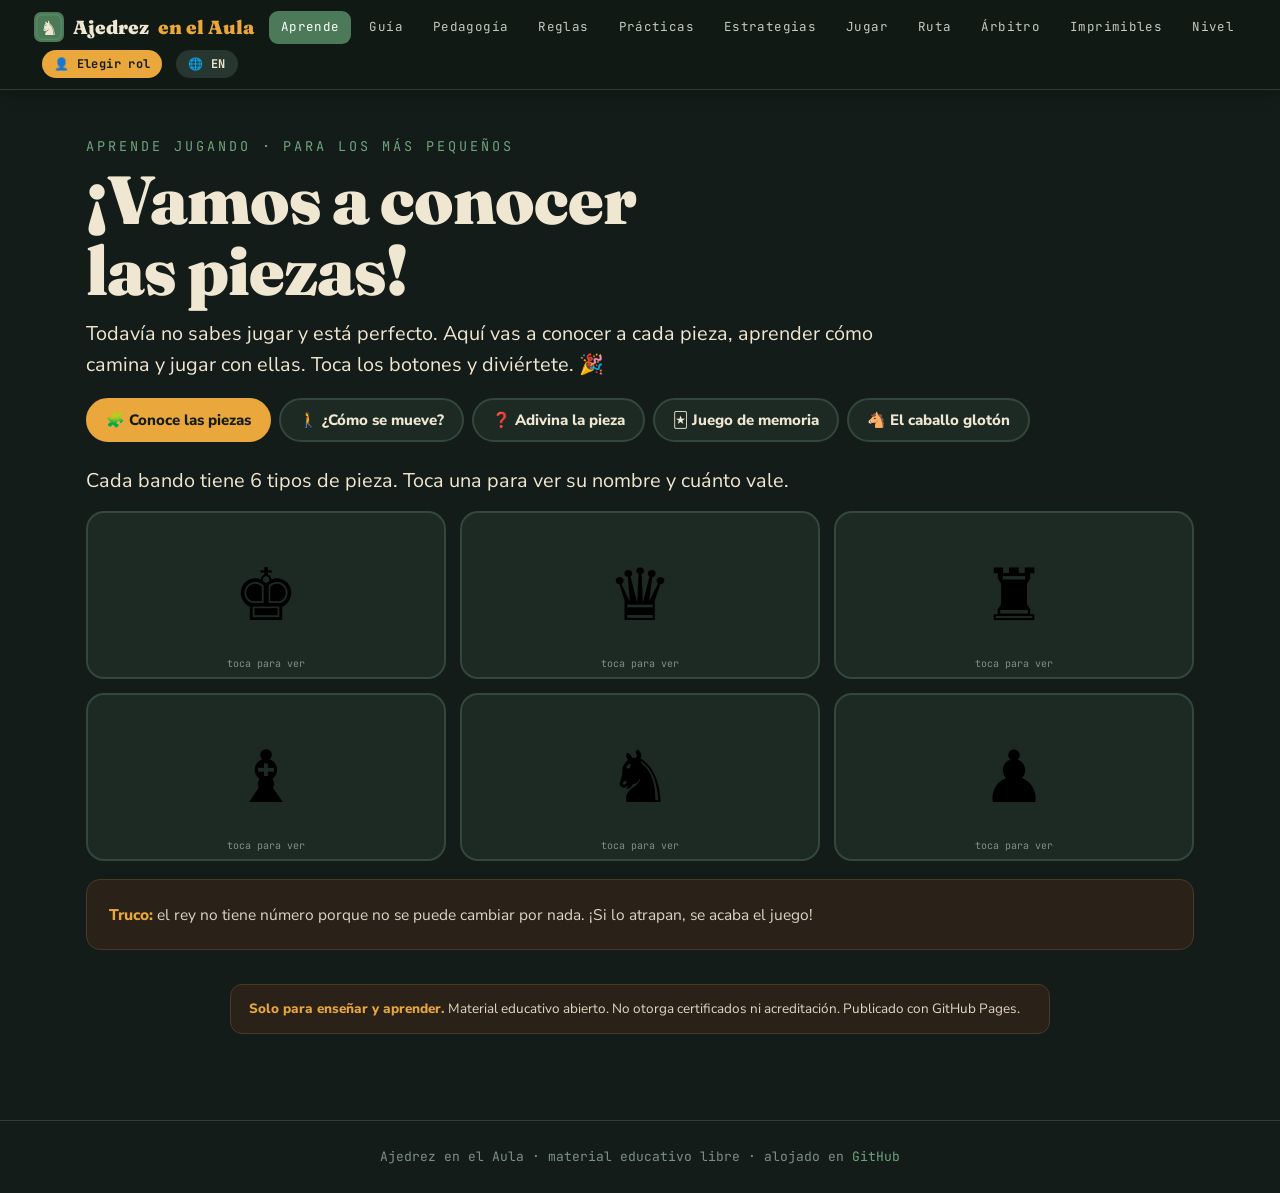
==== commit 1c407205: "Pedagogía con tarjetas que giran, tableros de reglas más grandes, clips de estrategias y ruta RPG - " ====
--- a/aprende.html
+++ b/aprende.html
@@ -63,6 +63,7 @@
   <a class="lnk" href="practicas.html">Prácticas</a>
   <a class="lnk" href="estrategias.html">Estrategias</a>
   <a class="lnk" href="jugar.html">Jugar</a>
+  <a class="lnk" href="ruta.html">Ruta</a>
   <a class="lnk" href="arbitraje.html">Árbitro</a>
   <a class="lnk" href="imprimibles.html">Imprimibles</a>
   <a class="lnk" href="nivel.html">Nivel</a>
